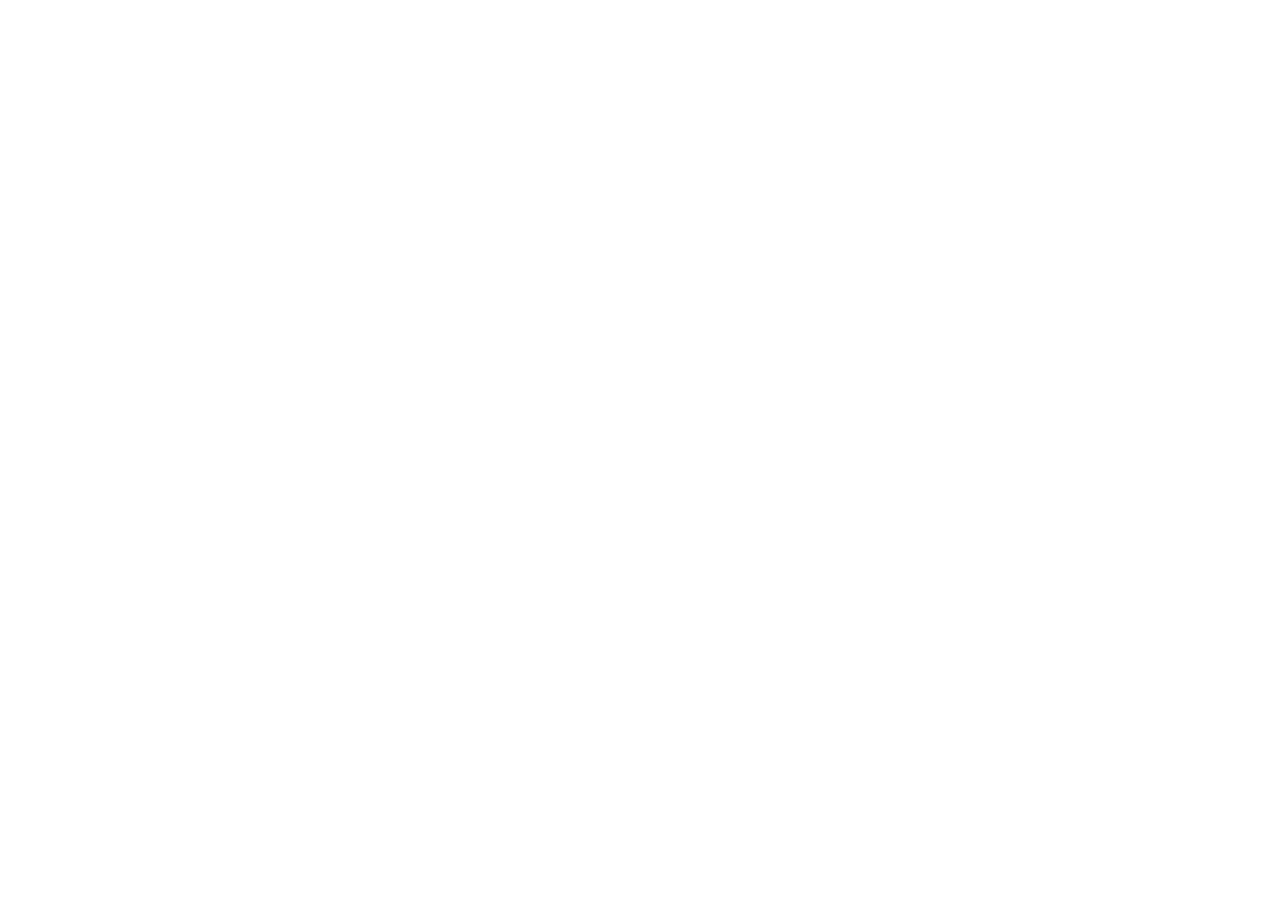
==== index.html @ 62b84aad "Projeto Iniciado" ====
<!DOCTYPE html>
<html lang="pt-br">
<head>
    <meta charset="UTF-8">
    <meta name="viewport" content="width=device-width, initial-scale=1.0">
    <title>WorkDrive - A solução para sua oficina</title>
</head>
<body>
    
</body>
</html>
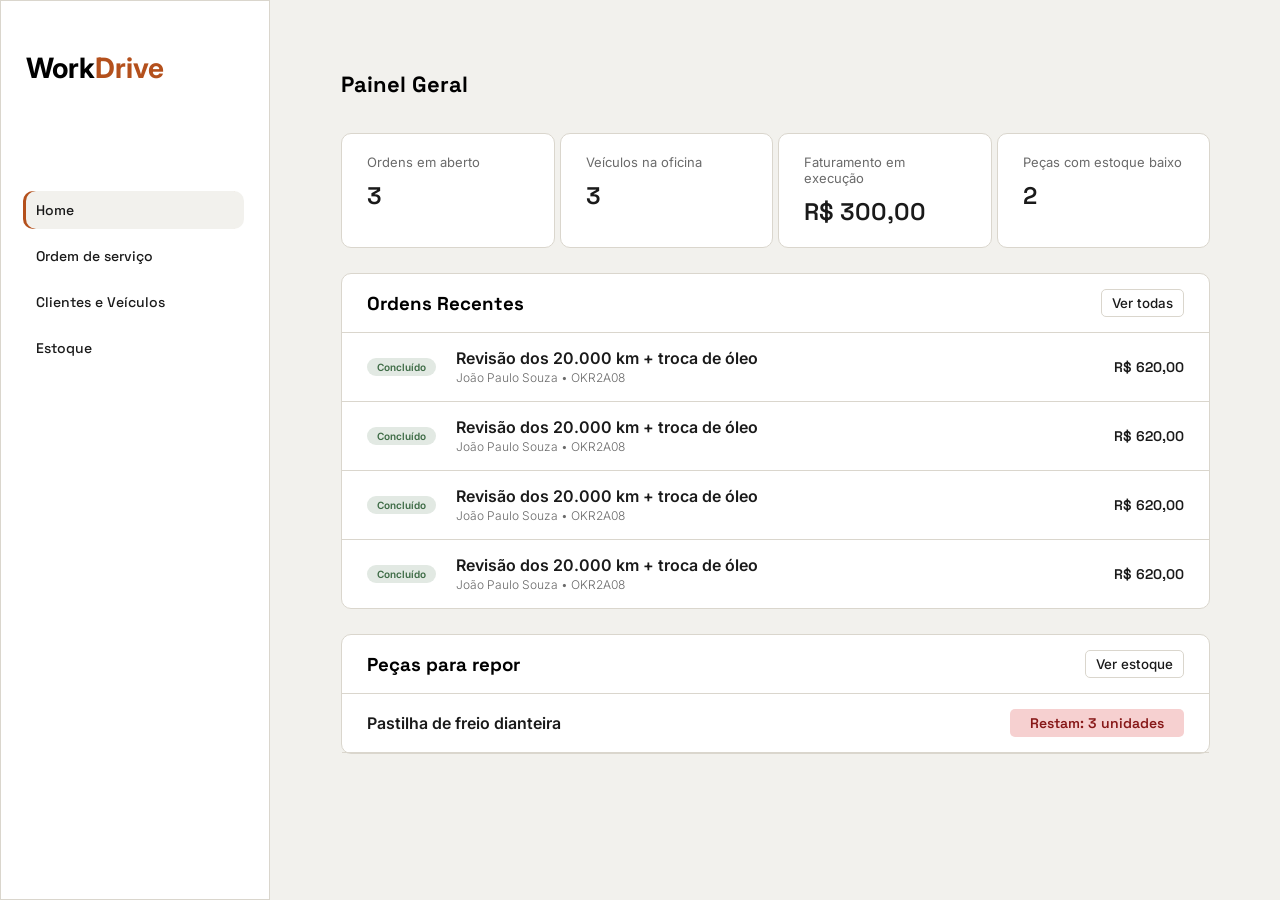
==== commit 11b015b7: "Painel Home" ====
--- a/index.html
+++ b/index.html
@@ -3,9 +3,30 @@
 <head>
     <meta charset="UTF-8">
     <meta name="viewport" content="width=device-width, initial-scale=1.0">
+    <link rel="preconnect" href="https://fonts.googleapis.com">
+    <link rel="preconnect" href="https://fonts.gstatic.com" crossorigin>
+    <link href="https://fonts.googleapis.com/css2?family=Inter:ital,opsz,wght@0,14..32,100..900;1,14..32,100..900&family=Space+Grotesk:wght@300..700&display=swap" rel="stylesheet">
+    <link rel="stylesheet" href="style/style.css">
     <title>WorkDrive - A solução para sua oficina</title>
 </head>
 <body>
-    
+    <aside class="sidebar-nav">
+        <div class="nav-container">
+            <div class="name"><h1>Work<span style="color: var(--color4);">Drive</span></h1></div>
+
+            <div class="buttons-container">
+                <button class="menu-item ativo" data-page="home">Home</button>
+                <button class="menu-item" data-page="ordem">Ordem de serviço</button>
+                <button class="menu-item" data-page="clientes">Clientes e Veículos</button>
+                <button class="menu-item" data-page="estoque">Estoque</button>
+            </div><!--CONTAINER NAVBAR-->
+        </div><!--MAIN CONTAINER-->
+    </aside><!--SIDEBAR NAV-->
+
+    <section id="main-container">
+        
+    </section>
+
+    <script src="script.js"></script>
 </body>
 </html>
--- a/style/style.css
+++ b/style/style.css
@@ -0,0 +1,267 @@
+/* VARIÁVEIS */
+:root {
+    --text-color: #1a1a1a;
+    --text-color2: #6a6a6a;
+    --color1: #f2f1ed;
+    --color2: #fff;
+    --color3: #f8f8f8;
+    --color4: #b4501c;
+    --border-color: #dad6cd;
+}
+
+/* BOOTING */
+
+* {
+    padding: 0;
+    margin: 0;
+    box-sizing: border-box;
+}
+
+body {
+    width: 100vw;
+    height: 100vh;
+    background-color: var(--color1);
+    overflow-x: hidden;
+}
+
+main {
+    display: flex;
+    flex-direction: column;
+    gap: 25px;
+}
+
+.aceito {
+    background-color: #e2e9e3;
+    color: #3d6b45;
+}
+
+.andamento {
+    background-color: #f4e5dd;
+    color: #b4501c;
+}
+
+.negado {
+    background-color: #f6d0d0;
+    color: #871818;
+}
+
+.w25 {width: 25%;}
+.w33 {width: 32%;}
+.w50 {width: 49%;}
+.w100 {width: 100%;}
+
+.title {
+    font-family: "Space Grotesk";
+    font-size: 22px;
+}
+
+.box-content {
+    background-color: white;
+    border: 1px solid var(--border-color);
+    padding: 20px 25px;
+    border-radius: 10px;
+    display: flex;
+    flex-direction: column;
+    gap: 10px;
+}
+
+/* PAINEL */
+
+.panel {
+    background-color: white;
+    border: 1px solid var(--border-color);
+    border-radius: 10px;
+    display: flex;
+    flex-direction: column;
+    max-width: 100%;
+}
+
+.panel-head{
+    border-bottom: 1px solid var(--border-color);
+    display: flex;
+    padding: 15px 25px;
+    justify-content: space-between;
+    align-items: center;
+}
+
+.panel-head > h3 {
+    font-family: "Space Grotesk";
+}
+
+.panel-head > button {
+    background-color: #fff;
+    padding: 5px 10px;
+    border-radius: 5px;
+    border: 1px solid var(--border-color);
+    font-family: "Inter";
+    font-weight: 500;
+    color: var(--text-color);
+    cursor: pointer;
+}
+
+.panel-head > button:hover {
+    background-color: var(--color4);
+    color: white;
+    transition: .1s;
+}
+
+.panel-row {
+    display: flex;
+    justify-content: space-between;
+    align-items: center;
+    padding: 15px 25px;
+    border-bottom: 1px solid var(--border-color);
+}
+
+.ordem-container {
+    display: flex;
+    align-items: center;
+    gap: 20px;
+}
+
+.ordem-status {
+    font-family: "Inter";
+    font-size: 10px;
+    font-weight: 600;
+    padding: 3px 10px;
+    border-radius: 20px;
+}
+
+.ordem-info > h3 {
+    font-family: "inter";
+    font-weight: 600;
+    font-size: 16px;
+    color: var(--text-color);
+}
+
+.ordem-info > span {
+    font-family: "Inter";
+    font-weight: 300;
+    font-size: 12px;
+    color: var(--text-color2);
+}
+
+.valor-ordem {
+    font-family: "Space Grotesk", sans-serif;
+    color: var(--text-color);
+    font-weight: 600;
+    font-size: 14px;
+}
+
+.peca-falta {
+    font-family: "Space Grotesk", sans-serif;
+    font-weight: 600;
+    font-size: 14px;
+    padding: 5px 20px;
+    border-radius: 5px;
+}
+
+/* SIDEBAR */
+
+.sidebar-nav {
+    width: 270px;
+    height: 100%;
+    background-color: #fff;
+    border: 1px solid var(--border-color);
+    display: flex;
+    flex-direction: column;
+    padding: 50px 25px;
+    position: fixed;
+}
+
+.nav-container {
+    height: 35%;
+    display: flex;
+    flex-direction: column;
+    justify-content: space-between;
+}
+
+.buttons-container {
+    height: 50%;
+    display: flex;
+    flex-direction: column;
+    gap: 8px;
+}
+
+.nav-button {
+    text-decoration: none;
+    color: var(--text-color);
+    font-size: 14px;
+    font-weight: 500;
+}
+
+.menu-item {
+    font-family: "Space Grotesk", sans-serif;
+    padding: 10px 10px;
+    border-radius: 10px;
+    text-align: left;
+    color: var(--text-color);
+    font-size: 14px;
+    font-weight: 500;
+    border: 0;
+    background-color: rgba(0, 0, 0, 0);
+    cursor: pointer;
+}
+
+.menu-item:hover {
+    background-color: var(--color3);
+}
+
+.name > h1 {
+    font-family: "Inter";
+    padding-bottom: 35px;
+    font-size: 28px;
+}
+
+.ativo {
+    background-color: var(--color1) !important;
+    box-shadow: -3px 0px 0px 0px var(--color4);
+}
+
+/* CONTEÚDO */
+
+#main-container {
+    margin-left: 271px;
+    padding: 70px;
+    max-width: calc(100vw - 270px);
+}
+
+.results-section {
+    display: flex;
+    width: 100%;
+    justify-content: space-between;
+    gap: 5px;
+}
+
+.title-container {
+    padding-bottom: 10px;
+}
+
+.box-content-title {
+    font-size: 13px;
+    font-family: "Inter";
+    color: var(--text-color2);
+}
+
+.results {
+    color: var(--text-color);
+    font-size: 24px;
+    font-weight: 600;
+    font-family: "Space Grotesk", sans-serif;
+}
+
+@media screen and (max-width: 769px) {
+    .results-section{
+        flex-wrap: wrap;
+    }
+    .box-content.w25 {
+        width: 49%;
+    }
+}
+
+@media screen and (max-width: 426px) {
+    .sidebar-nav {display: none;}
+    #main-container{max-width: 100vw; margin-left: 0;}
+    .results-section{flex-wrap: wrap;}
+    .box-content.w25 {width: 100%;}
+}
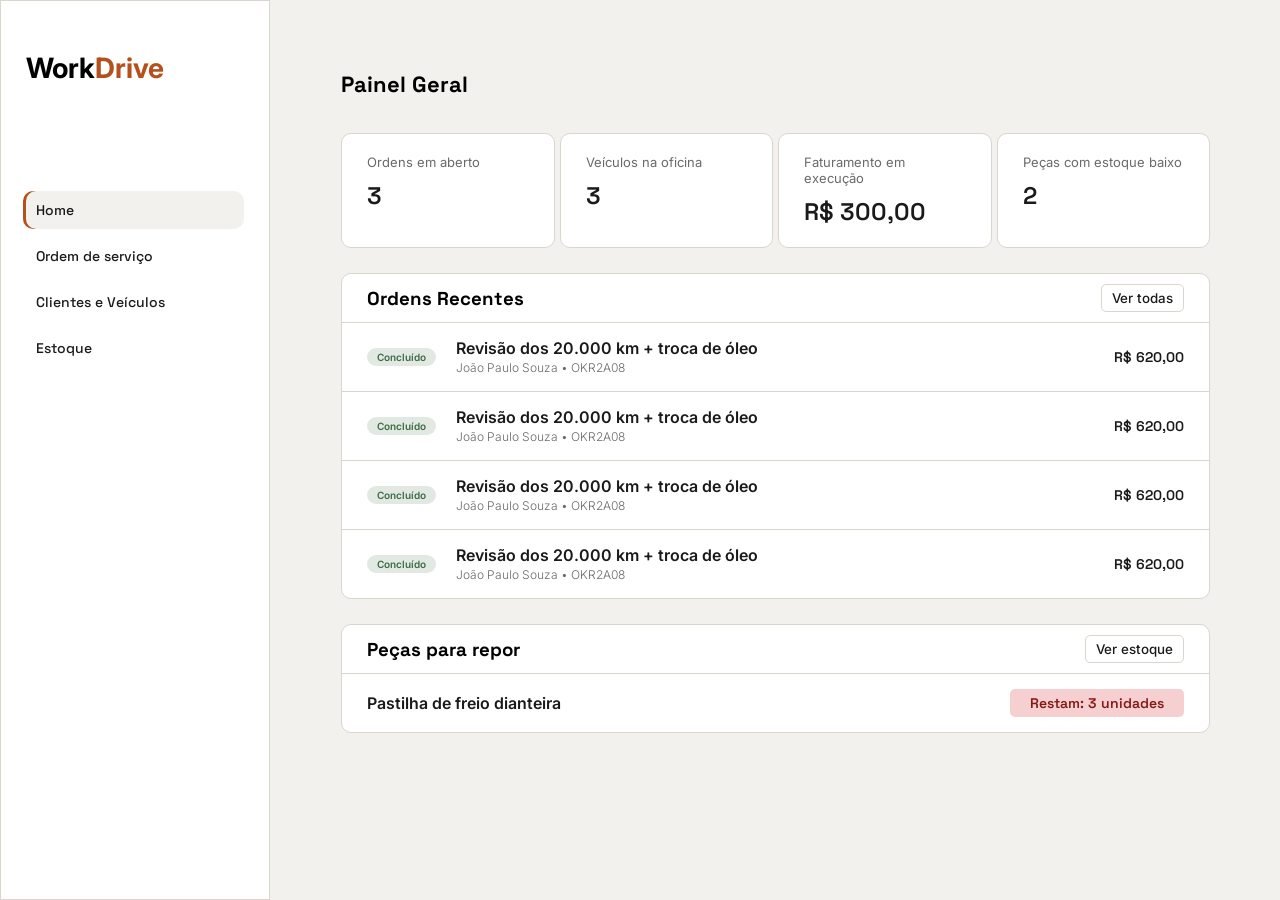
==== commit b33394f6: "Responsividade" ====
--- a/index.html
+++ b/index.html
@@ -27,6 +27,8 @@
         
     </section>
 
+    <button class="menu-toggle" aria-label="Abrir menu">☰</button>
+
     <script src="script.js"></script>
 </body>
 </html>
--- a/style/style.css
+++ b/style/style.css
@@ -79,7 +79,7 @@
 .panel-head{
     border-bottom: 1px solid var(--border-color);
     display: flex;
-    padding: 15px 25px;
+    padding: 10px 25px;
     justify-content: space-between;
     align-items: center;
 }
@@ -102,7 +102,7 @@
 .panel-head > button:hover {
     background-color: var(--color4);
     color: white;
-    transition: .1s;
+    transition: .2s;
 }
 
 .panel-row {
@@ -250,18 +250,367 @@
     font-family: "Space Grotesk", sans-serif;
 }
 
+/* CLIENTES E VEÍCULOS */
+
+.client-name {
+    font-family: "Inter", sans-serif;
+    font-weight: 600;
+    font-size: 14px;
+    color: var(--text-color);
+    margin-bottom: 2px;
+}
+
+.client-phone {
+    color: var(--text-color2);
+    font-family: "Inter";
+    font-weight: 400;
+    font-size: 12px;
+}
+
+.head-client-info {
+    border-bottom: 1px solid var(--border-color);
+    padding-bottom: 10px;
+    display: flex;
+    align-items: center;
+    justify-content: space-between;
+}
+
+#client-page .box-content {
+    display: flex;
+}
+
+.info-veiculo {
+    display: flex;
+    gap: 14px;
+    align-items: center;
+}
+
+.placa {
+    font-family: "Space Grotesk", sans-serif;
+    font-size: 12px;
+    background-color: var(--color1);
+    color: var(--text-color2);
+    padding: 4px 10px;
+    border-radius: 5px;
+}
+
+.info-veiculo > span {
+    font-family: "Space Grotesk", sans-serif;
+    font-size: 14px;
+    color: var(--text-color);
+}
+
+.info-opt {
+    display: flex;
+    gap: 10px;
+}
+
+.add-veiculo,
+.del-client {
+    background-color: var(--color1);
+    border: 1px solid var(--border-color);
+    padding: 3px 10px;
+    border-radius: 7px;
+    font-family: "Inter", sans-serif;
+    color: var(--text-color2);
+    font-size: 12px;
+    cursor: pointer;
+    font-weight: 600;
+}
+
+.add-veiculo:hover {
+    transition: .2s;
+    background-color: var(--color4);
+    color: white;
+}
+
+.del-client:hover {
+    transition: .2s;
+    background-color: #c53939;
+    color: #3c0c0c;
+}
+
+/* ESTOQUE */
+
+.add-peca,
+.add-ordem {
+    width: 100%;
+    display: flex;
+    justify-content: end;
+}
+
+.add-peca button,
+.add-ordem button {
+    color: white;
+    background-color: var(--color4);
+    padding: 10px 20px;
+    font-family: "Inter";
+    border: none;
+    border-radius: 10px;
+    font-weight: 600;
+    cursor: pointer;
+}
+
+.painel-estoque-head {
+    display: flex;
+    width: 100%;
+    justify-content: space-between;
+}
+
+.painel-estoque-head > div {
+    font-family: "Inter";
+    font-size: 10px;
+    font-weight: 600;
+    color: var(--text-color);
+}
+
+.rw-peca {width: 33%;}
+.rw-quant {width: 15%;}
+.rw-min {width: 10%;}
+.rw-preco {width: 15%;}
+.rw-status {width: 12%;}
+.rw-apagar {width: 10%;}
+
+.rw-peca,
+.rw-min,
+.rw-preco {
+    font-family: "inter";
+    font-weight: 600;
+    font-size: 12px;
+    color: var(--text-color);
+}
+
+.rw-quant > input {
+    width: 50%;
+    border: none;
+    padding: 3px 7px;
+    border-radius: 7px;
+    font-family: "inter";
+    font-weight: 600;
+    font-size: 12px;
+    color: var(--text-color);
+}
+
+.rw-status > span {
+    border-radius: 7px;
+    padding: 3px 14px;
+    font-family: "inter";
+    font-weight: 600;
+    font-size: 12px;
+}
+
+.rw-quant > input:focus {
+    outline: 1px solid var(--border-color);
+}
+
+
+.panel-body .rw-apagar > button {
+    background-color: #c53939;
+    color: white;
+    font-size: 12px;
+    font-weight: 600;
+    padding: 3px 7px;
+    border-radius: 5px;
+    border: none;
+    cursor: pointer;
+}
+
+/* ORDEM */
+
+.kanban {
+    width: 100%;
+    display: flex;
+    gap: 8px;
+}
+
+.coluna {
+    width: 100%;
+}
+
+.ordem-name-stat {
+    color: var(--text-color);
+    font-size: 11px;
+    font-family: "Inter";
+    font-weight: 600;
+    padding-left: 15px;
+}
+
+.card-area {
+    margin-top: 15px;
+    border: 1px solid var(--border-color);
+    border-radius: 10px;
+    padding: 15px;
+    display: flex;
+    flex-direction: column;
+    gap: 10px;
+}
+
+.card {
+    background-color: white;
+    width: 100%;
+    padding: 15px;
+    border-radius: 5px;
+    border: 1px solid var(--border-color);
+    display: flex;
+    flex-direction: column;
+    gap: 15px;
+    justify-content: center;
+}
+
+.card-row-1,
+.card-row-3 {
+    display: flex;
+    justify-content: space-between;
+}
+
+.ordem-codigo {
+    font-family: "Space Grotesk";
+    font-weight: 600;
+    font-size: 10px;
+    background-color: var(--color1);
+    display: flex;
+    align-items: center;
+    padding: 2px 10px;
+    border-radius: 3px;
+    border: 1px solid var(--border-color);
+    color: var(--text-color2);
+}
+
+.card-row-1 > button {
+    cursor: pointer;
+    color: white;
+    font-size: 10px;
+    background-color: #c53939;
+    border: none;
+    padding: 5px 10px;
+    font-weight: 600;
+    border-radius: 5px;
+}
+
+.nome-servico {
+    font-size: 14px;
+    font-family: "Space Grotesk";
+    font-weight: 500;
+    color: var(--text-color);
+}
+
+.client-info {
+    font-weight: 400;
+    font-family: "Space Grotesk";
+    font-size: 12px;
+    color: var(--text-color);
+}
+
+.preco {
+    color: var(--color4);
+    font-family: "Space Grotesk";
+    font-size: 18px;
+}
+
+.opcoes {
+    border: 1px solid var(--border-color);
+    padding: 3px 10px;
+    border-radius: 5px;
+    font-family: "Space Grotesk";
+    font-weight: 500;
+    color: var(--text-color);
+}
+
+.opcoes:focus {
+    outline: none;
+}
+
+/* BOTÃO FLUTUANTE DO MENU */
+
+.menu-toggle {
+    display: none;
+    margin-bottom: 15px;
+    margin-right: 15px;
+}
+
 @media screen and (max-width: 769px) {
+    .sidebar-nav {
+        display: none;
+        box-shadow: 4px 0 20px rgba(0, 0, 0, 0.12);
+    }
+    .sidebar-nav.aberta {
+        display: flex;
+    }
+    .menu-toggle {
+        display: flex;
+        align-items: center;
+        justify-content: center;
+        position: fixed;
+        right: 20px;
+        bottom: 20px;
+        width: 52px;
+        height: 52px;
+        border: none;
+        border-radius: 50%;
+        background-color: var(--color4);
+        color: white;
+        font-size: 22px;
+        cursor: pointer;
+        box-shadow: 0 4px 12px rgba(0, 0, 0, 0.25);
+    }
+    #main-container {
+        margin-left: 0;
+        max-width: 100vw;
+        padding: 30px;
+    }
     .results-section{
         flex-wrap: wrap;
     }
     .box-content.w25 {
         width: 49%;
     }
+    .kanban {
+        flex-direction: column;
+        gap: 20px;
+    }
 }
 
 @media screen and (max-width: 426px) {
-    .sidebar-nav {display: none;}
-    #main-container{max-width: 100vw; margin-left: 0;}
+    #main-container{padding: 20px;}
     .results-section{flex-wrap: wrap;}
     .box-content.w25 {width: 100%;}
+    .panel-head {
+        padding: 10px 15px;
+    }
+    .panel-row {
+        padding: 15px;
+        gap: 10px;
+    }
+    .ordem-container {
+        flex-direction: column;
+        align-items: flex-start;
+        gap: 10px;
+    }
+    .head-client-info {
+        flex-wrap: wrap;
+        gap: 10px;
+    }
+    .rw-peca {width: 28%;}
+    .rw-quant {width: 14%;}
+    .rw-preco {width: 16%;}
+    .rw-apagar {width: 14%;}
+    .rw-peca,
+    .rw-min,
+    .rw-preco {
+        font-size: 11px;
+    }
+    .rw-quant > input {
+        width: 100%;
+    }
+    .rw-status > span {
+        padding: 3px 8px;
+    }
+    .panel-body .rw-apagar > button {
+        font-size: 10px;
+        padding: 3px 5px;
+    }
+    .card-row-3 {
+        flex-wrap: wrap;
+        gap: 10px;
+    }
 }
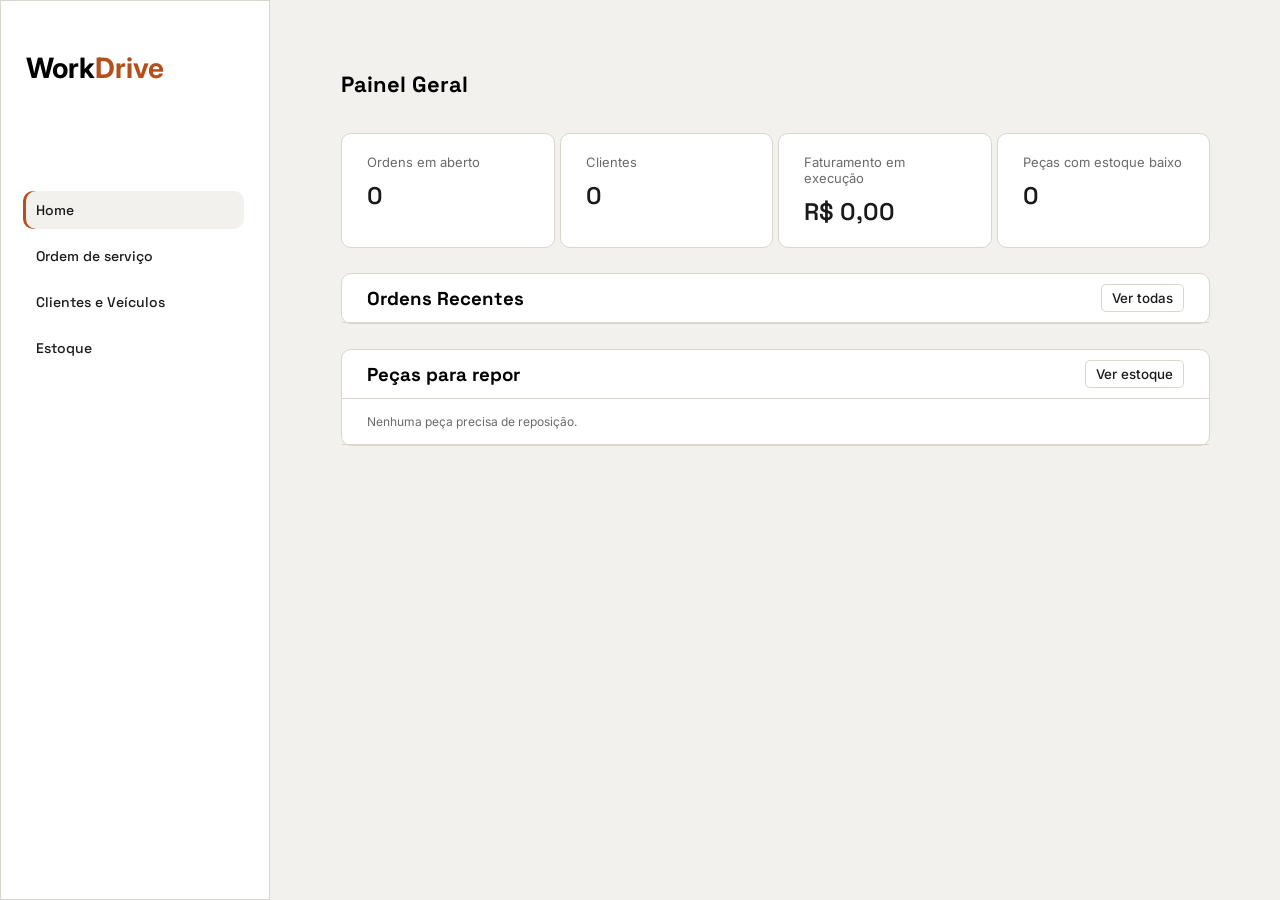
==== commit e9e3d545: "Scripts implementados" ====
--- a/index.html
+++ b/index.html
@@ -30,5 +30,9 @@
     <button class="menu-toggle" aria-label="Abrir menu">☰</button>
 
     <script src="script.js"></script>
+    <script src="script/estoqueScript.js"></script>
+    <script src="script/clientesScript.js"></script>
+    <script src="script/ordemScript.js"></script>
+    <script src="script/homeScript.js"></script>
 </body>
-</html>+</html>
--- a/style/style.css
+++ b/style/style.css
@@ -156,6 +156,12 @@
     border-radius: 5px;
 }
 
+.mensagem-vazia {
+    font-family: "Inter", sans-serif;
+    font-size: 12px;
+    color: var(--text-color2);
+}
+
 /* SIDEBAR */
 
 .sidebar-nav {
@@ -518,6 +524,104 @@
 
 .opcoes:focus {
     outline: none;
+}
+
+/* MODAL */
+
+.background-black {
+    display: none;
+    position: fixed;
+    inset: 0;
+    width: 100vw;
+    height: 100vh;
+    background-color: rgba(0,0,0, .6);
+    transition: .2s;
+}
+
+.background-black.aberto {
+    display: block;
+}
+
+#modal {
+    position: absolute;
+    background-color: white;
+    padding: clamp(20px, 5vw, 40px) clamp(16px, 5vw, 30px);
+    border-radius: 15px;
+    border: 1px solid var(--border-color);
+    position: absolute;
+    top: 50%;
+    left: 50%;
+    transform: translate(-50%, -50%);
+    width: min(350px, calc(100vw - 24px));
+    max-height: calc(100vh - 24px);
+    overflow-x: hidden;
+    overflow-y: auto;
+}
+
+.modal-head {
+    display: flex;
+    justify-content: space-between;
+    margin-bottom: 40px;
+}
+
+.modal-head > h3 {
+    font-family: "Inter";
+    font-weight: 600;
+    font-size: 16px;
+    color: var(--text-color);
+}
+
+/* FOMULARIOS */
+
+#formulario {
+    width: 100%;
+    display: flex;
+    flex-direction: column;
+    gap: 5px;
+}
+
+#formulario > input,
+#formulario > select {
+    width: 100%;
+    height: 40px;
+    border-radius: 10px;
+    border: 1px solid var(--border-color);
+    padding: 5px 15px;
+}
+
+.form-opt {
+    display: flex;
+    gap: 15px;
+    margin-top: 25px;
+}
+
+#form-save,
+.form-save {
+    padding: 10px 20px;
+    background-color: var(--color4);
+    color: white;
+    font-family: "Space Grotesk";
+    cursor: pointer;
+    border: none;
+    border-radius: 10px;
+}
+
+#form-cancel,
+.form-cancel {
+    padding: 10px 20px;
+    background-color: white;
+    color: var(--text-color2);
+    font-family: "Space Grotesk";
+    cursor: pointer;
+    border: none;
+    border-radius: 10px;
+}
+
+#form-cancel:hover,
+.form-cancel:hover {
+    color: #3c0c0c;
+    background-color: #c53939;
+    transition: .15s;
 }
 
 /* BOTÃO FLUTUANTE DO MENU */
@@ -613,4 +717,19 @@
         flex-wrap: wrap;
         gap: 10px;
     }
-}+    #modal {
+        max-height: calc(100vh - 24px);
+        border-radius: 12px;
+    }
+    .modal-head {
+        margin-bottom: 24px;
+    }
+    .form-opt {
+        flex-direction: column;
+        gap: 10px;
+        margin-top: 20px;
+    }
+    .form-opt > button {
+        width: 100%;
+    }
+}
